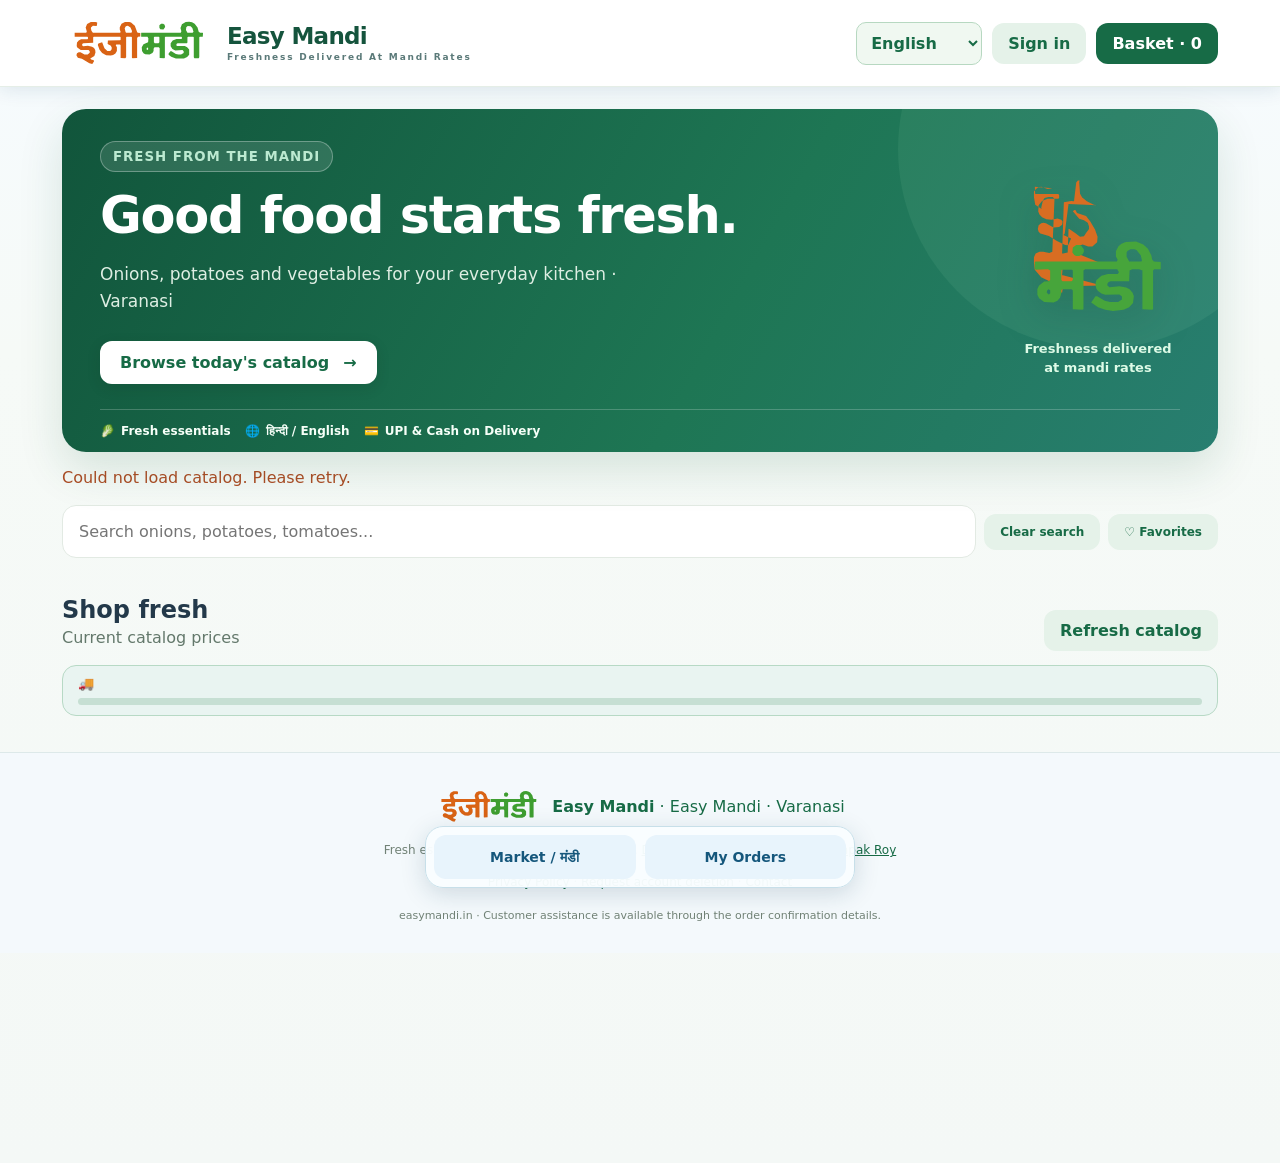
==== index.html @ aa8d6322 "Brand customer website and Android launcher with official Hindi Easy Mandi logos" ====
<!doctype html>
<html lang="en">
<head>
<meta charset="utf-8">
<meta name="viewport" content="width=device-width,initial-scale=1">
<!-- Render the customer homepage at the domain root while loading its assets from /web/. -->
<base href="/web/">
<meta name="theme-color" content="#176b46">
<meta name="easy-mandi-web-release" content="20261011-persistent-nav-v1">
<meta name="referrer" content="no-referrer">
<link rel="icon" href="favicon.svg?v=20261014-hindi-logo" type="image/svg+xml">
<link rel="apple-touch-icon" href="brand-symbol.svg?v=20261014-hindi-logo">
<meta name="application-name" content="Easy Mandi">
<meta name="description" content="Shop fresh vegetables in Varanasi with Easy Mandi. Browse daily essentials, choose delivery and pay by cash or UPI. Available in English and Hindi.">
<link rel="canonical" href="https://easymandi.in/">
<meta property="og:type" content="website">
<meta property="og:title" content="Easy Mandi | Fresh vegetables delivered">
<meta property="og:description" content="Shop fresh vegetables in Varanasi. English and Hindi ordering with doorstep delivery.">
<meta property="og:url" content="https://easymandi.in/">
<meta property="og:image" content="https://easymandi.in/web/og-image.svg">
<meta name="twitter:card" content="summary_large_image">
<meta name="twitter:title" content="Easy Mandi | Fresh vegetables delivered">
<meta name="twitter:description" content="Fresh vegetables for Varanasi. Order in English or Hindi.">
<meta name="twitter:image" content="https://easymandi.in/web/og-image.svg">
<title>Easy Mandi | Fresh vegetables</title>
<link rel="stylesheet" href="storefront.css?v=20261012-primary-addresses-v1">
<script src="i18n.js?v=20261011-pinoptional" defer></script>
<link rel="stylesheet" href="../shared/notifications.css?v=20261010-draggable-v1">
<script src="../shared/api-client.js?v=20260930-cleanup" defer>
</script>
<script src="../shared/notification-settings.js?v=20261010-types" defer></script>
<script src="../shared/notifications.js?v=20261010-draggable-v1" defer>
</script>
</head>
<body>
<header>
<div>
<a class="brand" href="/" aria-label="Easy Mandi home">
  <img class="brand-mark" src="brand-mark.svg?v=20261014-hindi-logo" alt="ईज़ीमंडी · Easy Mandi" width="154" height="62">
  <span class="brand-text"><strong>Easy Mandi</strong><small>Freshness Delivered At Mandi Rates</small></span>
</a>
<span class="header-actions">
<label class="language-control" for="siteLanguage"><span class="sr-only" data-i18n="chooseLanguage">Choose language</span><select id="siteLanguage" aria-label="Language / भाषा"><option value="en">English</option><option value="hi">हिन्दी</option></select></label>
<button class="btn ghost" id="accountButton" type="button" data-i18n="signIn">Sign in</button>
<button class="btn" id="basketButton">Basket · 0</button>
</span>
</div>
</header>
<nav class="customer-quick-nav" aria-label="Market and orders / मंडी और ऑर्डर">
  <a class="btn ghost market-nav" id="marketButton" href="#shopCatalog" data-i18n="marketNav">Market / मंडी</a>
  <button class="btn ghost my-orders-nav" id="myOrdersButton" type="button" data-i18n="navOrders" aria-controls="myOrdersPanel">My orders / मेरे ऑर्डर</button>
</nav>
<main class="wrap">
<section class="hero" aria-label="Easy Mandi welcome">
  <div class="hero-main">
    <div class="hero-copy">
      <small class="hero-eyebrow" data-i18n="eyebrow">FRESH FROM THE MANDI</small>
      <h1 data-i18n="heroTitle">Good food starts fresh.</h1>
      <p data-i18n="heroText">Onions, potatoes and vegetables for your everyday kitchen · Varanasi</p>
      <a class="hero-shop-link" href="#shopCatalog"><span data-i18n="browseCatalog">Browse today's catalog</span><span aria-hidden="true">→</span></a>
    </div>
    <div class="hero-graphic" aria-hidden="true"><img src="brand-symbol.svg?v=20261014-hindi-logo" alt=""><span>Freshness delivered<br>at mandi rates</span></div>
  </div>
  <div class="hero-promises">
    <span><span aria-hidden="true">🥬</span> <span data-i18n="freshEssentials">Fresh essentials</span></span>
    <span><span aria-hidden="true">🌐</span> हिन्दी / English</span>
    <span><span aria-hidden="true">💳</span> <span data-i18n="paymentChoices">UPI &amp; Cash on Delivery</span></span>
  </div>
</section>
<p id="status" class="status" role="status">
</p>
<section id="myOrdersPanel" class="my-orders-panel" hidden aria-labelledby="myOrdersHeading">
  <div class="delivery-panel-top">
    <div><small class="section-kicker" data-i18n="yourAccountKicker">YOUR EASY MANDI ACCOUNT</small>
      <h2 id="myOrdersHeading">My orders, delivery & QR</h2>
      <p class="note" data-i18n="ordersDescription">Every order with its items, payment, delivery status and active handoff QR.</p>
    </div>
    <button id="refreshMyOrders" class="btn ghost" type="button">Refresh orders</button>
  </div>
  <p id="myOrdersStatus" class="note" role="status" aria-live="polite"></p>
  <div id="mySavingsSummary" class="my-savings-summary" role="status" aria-live="polite" hidden></div>
  <div id="myOrdersList" class="my-orders-list"></div>
  <button id="moreMyOrders" class="btn ghost" type="button" hidden>Load more orders</button>
</section>

<div class="catalog-search-tools"><input class="search" id="search" type="search" data-i18n-placeholder="searchPlaceholder" placeholder="Search onions, potatoes, tomatoes..." aria-label="Search products" data-i18n-aria-label="searchAria"><button type="button" class="btn ghost" id="clearSearch" data-i18n="clearSearch">Clear search</button><button type="button" class="btn ghost" id="favoritesFilter" aria-pressed="false" data-i18n="showFavorites">♡ Favorites</button></div>
<div class="filters" id="filters">
</div>
<div class="head" id="shopCatalog">
<div>
<h2 data-i18n="shopFresh">Shop fresh</h2>
<p id="count" role="status">Current catalog prices</p>
</div>
<button class="btn ghost" id="refresh" data-i18n="refreshCatalog">Refresh catalog</button>
</div>
<div class="delivery-progress-banner" id="deliveryProgressBanner" role="status" aria-live="polite"><span aria-hidden="true">🚚</span> <span id="deliveryProgress"></span><div class="delivery-progress-track" aria-hidden="true"><span id="deliveryProgressFill"></span></div></div>
<div class="grid" id="products">
</div>
</main>
<dialog id="basket" aria-labelledby="basketHeading">
<div class="customer-dialog-header">
  <h2 id="basketHeading" data-i18n="yourBasket">Your basket</h2>
  <button type="button" class="customer-dialog-close" id="basketCloseTop" aria-label="Close basket / टोकरी बंद करें" title="Close / बंद करें">×</button>
</div>
<div id="items">
</div>
<div id="totals">
</div>
<div id="orderConfirmation" role="status">
</div>
<p id="orderError" class="status" role="alert">
</p>
<section id="checkoutLoginGate" class="checkout-login-gate" aria-live="polite" hidden>
  <p data-i18n="checkoutLoginRequired">Sign in or register before placing your order. Your basket will be kept.</p>
  <button type="button" class="btn" id="checkoutSignIn" data-i18n="checkoutSignIn">Sign in / Register to order</button>
</section>
<p class="note" id="deliveryNote">
</p>
<form class="form" id="orderForm">
<div class="service-locality-group">
<label for="locality" data-i18n="locality">Select delivery locality · डिलीवरी क्षेत्र चुनें</label>
<select id="locality" name="locality" required aria-describedby="serviceLocalityStatus"><option value="">Loading service localities…</option></select>
<div class="service-locality-actions"><a class="btn ghost" id="localityMap" href="#" target="_blank" rel="noopener noreferrer" aria-disabled="true" data-i18n="viewLocalityMap">Display locality on map</a><span class="note" id="serviceLocalityStatus" role="status">Checking available areas…</span></div>
</div>
<input name="name" data-i18n-placeholder="yourName" placeholder="Your name" minlength="2" maxlength="100" required>
<label for="mobile"><span data-i18n="mobileNumber">Mobile number</span> (<span id="countryCode">+91</span>)</label>
<input id="mobile" name="phone" type="tel" placeholder="9876543210" pattern="[6-9][0-9]{9}" maxlength="10" inputmode="numeric" autocomplete="tel-national" title="10 digits starting with 6, 7, 8 or 9" required>
<p class="note" data-i18n="mobileHint">Format: +91 9876543210. Enter only the 10 digits.</p>
<label for="house" data-i18n="house">House / flat / building</label>
<input id="house" name="house" data-i18n-placeholder="housePlaceholder" placeholder="House 12" minlength="2" required>

<label for="landmark" data-i18n="landmark">Landmark (optional)</label>
<input id="landmark" name="landmark" data-i18n-placeholder="landmarkPlaceholder" placeholder="Near the main gate">
<label for="pin" data-i18n="pin">PIN code (optional)</label>
<input id="pin" name="pin" placeholder="221005" pattern="[1-9][0-9]{5}" maxlength="6" inputmode="numeric" title="Optional 6-digit Indian PIN code">
<p class="note"><span data-i18n="addressFormat">Address format:</span> <span id="addressExample">House 12, Lanka, Varanasi, Uttar Pradesh 221005</span>. <span data-i18n="deliveryCityLabel">Delivery city:</span> <strong id="deliveryCity">Varanasi</strong>.</p>
<button type="button" class="btn ghost" id="shareLocation" data-i18n="shareLocation">Share current location</button>
<p class="note" id="locationStatus" data-i18n="locationHint" data-location-state="hint">Optional map pin for accurate delivery. Your browser will ask for permission.</p>
<label class="checkout-instructions" for="customerNote" data-i18n="customerNoteLabel">Delivery instructions (optional)</label>
<textarea id="customerNote" name="customerNote" maxlength="500" rows="2" data-i18n-placeholder="customerNoteHint" placeholder="Gate number, preferred delivery time, etc."></textarea>
<fieldset class="payment-choice">
<legend data-i18n="paymentMethod">Payment method</legend>
<label><input type="radio" name="paymentMethod" value="cod" checked> <span data-i18n="cod">Cash on Delivery</span></label>
<label><input type="radio" name="paymentMethod" value="upi"> <span data-i18n="upiMethod">UPI / QR payment</span></label>
</fieldset>
<p class="note" data-i18n="upiHint">For UPI, the exact saved order total is used. Upload the payment screenshot/receipt after paying so the admin can verify it.</p>
<div class="actions">
<button type="button" class="btn ghost" id="close" data-i18n="close">Close</button>
<button class="btn" id="send" data-i18n="placeOrder">Place order</button>
</div>
</form>
</dialog>
<dialog id="itemDetail" aria-labelledby="detailTitle">
<div class="detail-shell">
<div class="detail-top">
<h2 id="detailTitle">
</h2>
<button type="button" class="btn ghost" id="detailClose" aria-label="Close product details / उत्पाद विवरण बंद करें"><span aria-hidden="true">×</span> <span data-i18n="close">Close</span></button>
</div>
<div id="detailArt" class="detail-art" aria-hidden="true">
</div>
<p id="detailHindi">
</p>
<p class="detail-price" id="detailPrice">
</p>
<p id="detailDescription">
</p>
<div class="detail-controls">
<strong data-i18n="quantity">Quantity</strong>
<div class="step">
<button type="button" id="detailMinus" aria-label="Remove one">−</button>
<span id="detailQuantity">
</span>
<button type="button" id="detailPlus" aria-label="Add one">+</button>
</div>
</div>
<p id="detailTotal">
</p>
</div>
</dialog>
<dialog id="accountDialog" aria-labelledby="accountTitle">
<div class="customer-dialog-header">
  <h2 id="accountTitle" data-i18n="accountTitle">Sign in</h2>
  <button type="button" class="customer-dialog-close" id="accountCloseTop" aria-label="Close account / खाता बंद करें" title="Close / बंद करें">×</button>
</div>
<p class="status" id="accountError" role="alert">
</p>
<form class="form" id="accountForm">
<div id="registerFields" hidden>
<label><span data-i18n="fullName">Full name</span><input name="name" autocomplete="name" minlength="2" maxlength="100">
</label>
<label><span data-i18n="mobileNumber">Mobile number</span> (+91)<input name="mobile" type="tel" inputmode="numeric" autocomplete="tel-national" pattern="[6-9][0-9]{9}" maxlength="10" placeholder="9876543210">
</label>
<label><span data-i18n="emailOptional">Email (optional)</span><input name="email" type="email" autocomplete="email">
</label>
</div>
<div id="loginFields">
<label><span data-i18n="loginLabel">Mobile number or email</span><input name="login" autocomplete="username">
</label>
</div>
<label><span data-i18n="password">Password</span><input name="password" type="password" autocomplete="current-password" required minlength="8">
</label>
<label id="confirmPasswordField" hidden><span data-i18n="confirmPassword">Confirm password</span><input name="password_confirmation" type="password" autocomplete="new-password" minlength="8">
</label>
<div class="actions">
<button class="btn ghost" type="button" id="accountClose" data-i18n="close">Close</button>
<button class="btn" type="submit" id="accountSubmit" data-i18n="signIn">Sign in</button>
</div>
</form>
<section id="googleCustomerSection" class="google-customer-section" aria-label="Google customer sign-in">
  <p class="google-separator">— or continue with — / या —</p>
  <div id="googleSignIn" aria-label="Continue with Google"></div>
  <button class="btn ghost google-continue" type="button" id="googleRetry"><span class="google-g" aria-hidden="true">G</span> Continue with Google / Google से लॉग इन</button>
  <p class="note google-status" id="googleStatus" role="status" aria-live="polite">Checking Google Sign-In…</p>
</section>
<button class="btn ghost" id="googleComplete" type="button" hidden data-i18n="completeGoogle">Complete Google sign-in</button>
<button class="btn ghost" id="accountSwitch" type="button" data-i18n="createAccount">Create an account</button>
<div id="accountProfile" hidden>
<p id="accountIdentity">
</p>
<p class="note" data-i18n="signOutNotice">Signing out removes the basket from this browser.</p>
 <p class="note"><a href="https://easymandi.in/privacy.html">Privacy policy / गोपनीयता नीति</a> · <a href="https://easymandi.in/delete-account.html">Request account deletion / खाता हटाने का अनुरोध</a></p>
<button class="btn" id="logoutButton" type="button" data-i18n="signOut">Sign out</button>
</div>
</dialog>
<footer class="site-footer">
 <div class="footer-brand"><img src="brand-mark.svg?v=20261014-hindi-logo" alt="ईज़ीमंडी" width="108" height="46">
 <span><strong>Easy Mandi</strong> · <span data-i18n="customerFooter">Varanasi</span></span></div>
 <p>Fresh essentials, straightforward ordering. <a href="https://learnwithchampak.live" rel="noopener noreferrer">Developed &amp; maintained by Champak Roy</a></p>
 <p class="legal-links"><a href="https://easymandi.in/privacy.html">Privacy Policy</a> · <a href="https://easymandi.in/delete-account.html">Request account deletion</a> · <a href="mailto:champaksworld@gmail.com">Contact</a></p>
 <small>easymandi.in · Customer assistance is available through the order confirmation details.</small>
</footer>
<script src="localities.js?v=20261012-primary-addresses-v2" defer></script>
<script src="mandi-pricing.js?v=20261010-v1" defer></script>
<script src="savings-moment.js?v=20261011-market-savings-v1" defer></script>
<script src="storefront.js?v=20261011-market-savings-v1" defer>
</script>
<script src="auth.js?v=20261010-branding-v15" defer>
</script>
<script src="customer-data.js?v=20261012-primary-addresses-v2" defer></script>
<script src="vendor/qrcode.min.js?v=20261008" defer></script>
<script src="deliveries.js?v=20261010-merged-orders-v1" defer></script>
<script src="order-history.js?v=20261011-persistent-nav-v1" defer></script>
</body>
</html>
---- shared/notifications.css ----
.notification-dock {
  position:fixed;
  bottom:12px;
  right:12px;
  width:min(360px,calc(100vw - 24px));
  z-index:10000;
  background:white;
  color:#18364d;
  border:1px solid #b5c9db;
  border-radius:14px;
  box-shadow:0 5px 24px #18364d33;
  padding:12px;
  font:14px system-ui}

 .notification-dock header {
  padding:0;
  background:white;
  border:0;
  display:flex;
  align-items:center;
  justify-content:space-between;
  gap:8px}

 .notification-dock button,.notification-modal button {
  border:0;
  border-radius:8px;
  padding:9px;
  background:#126dba;
  color:white;
  font:inherit;
  cursor:pointer}

 .notification-preview {
  max-height:110px;
  overflow:auto;
  margin-top:8px;
  white-space:pre-line}

 .notification-modal {
  width:min(620px,calc(100vw - 24px));
  max-height:80vh;
  overflow:auto;
  border:1px solid #b5c9db;
  border-radius:16px;
  padding:20px;
  color:#18364d;
  background:white}

 .notification-modal::backdrop {
  background:#18364d66}

 .notification-modal article {
  padding:12px;
  margin:8px 0;
  border:1px solid #b5c9db;
  border-radius:10px}

 body {
  padding-bottom:210px!important}

.notification-count-badge { background:#d93025; color:white; border-radius:20px; padding:3px 8px; min-width:24px; text-align:center; font-weight:800; }
.notification-count-badge:empty { display:none; }
.order-count-grid { display:grid; grid-template-columns:repeat(auto-fit,minmax(110px,1fr)); gap:10px; margin:12px 0; }
.order-count-chip,.notification-modal .order-count-chip { display:flex; align-items:center; justify-content:space-between; gap:8px; border:1px solid #cbdfee; border-radius:12px; padding:12px; background:#e8f2fc; color:#18364d; font:inherit; cursor:pointer; }
.order-count-chip strong { background:white; border-radius:20px; padding:2px 9px; color:#126dba; }
.notification-order-summary { border-bottom:1px solid #d9e5ef; margin-bottom:20px; }
.notification-entry { position:relative; }
.notification-entry.unread { border-left:4px solid #126dba; }
.notification-entry.unread::after { content:''; position:absolute; top:12px; right:12px; width:8px; height:8px; border-radius:50%; background:#126dba; }

.notification-modal { position:fixed; margin:0; padding:0; max-width:none; max-height:none; min-width:0; overflow:hidden; }
.notification-window-bar { display:flex; align-items:center; gap:12px; padding:12px 16px; background:#e8f2fc; border-bottom:1px solid #d9e5ef; }
.notification-modal .notification-drag-handle { flex:1; text-align:left; background:transparent; color:#18364d; font-weight:750; cursor:move; touch-action:none; user-select:none; }
.notification-window-body { height:calc(100% - 78px); overflow:auto; padding:16px 20px 28px; overscroll-behavior:contain; }
.notification-modal .notification-resize-handle { position:absolute; bottom:0; right:0; width:30px; height:30px; padding:0; cursor:nwse-resize; touch-action:none; background:#e8f2fc; color:#126dba; font-size:22px; }
.notification-modal button:focus-visible { outline:3px solid #126dba; outline-offset:2px; }

.notification-status-icons { display:flex; flex-wrap:wrap; gap:6px; margin-top:10px; }
.notification-status-icons:empty { display:none; }
.notification-dock .notification-status-icon { display:inline-flex; align-items:center; gap:5px; min-height:32px; padding:5px 8px; background:#e8f2fc; color:#155a95; border:1px solid #d4e5f5; border-radius:9px; }
.notification-status-icon span { display:flex; }
.notification-status-icon strong { font-size:13px; }
.notification-dock .notification-status-icon.new { background:#fff1cf; color:#885000; }
.notification-dock .notification-status-icon.delivered { background:#def5e6; color:#186c40; }
.notification-dock .notification-status-icon.cancelled { background:#ffebe8; color:#9b251d; }
.notification-dock .notification-status-icon:focus-visible { outline:3px solid #126dba; outline-offset:2px; }

@keyframes easyMandiNoticePulse{0%{transform:translateY(10px);box-shadow:0 0 0 rgba(22,108,73,0)}45%{transform:translateY(-3px);box-shadow:0 0 0 5px rgba(22,108,73,.2)}100%{transform:translateY(0);box-shadow:0 5px 24px rgba(24,54,77,.2)}}
@keyframes easyMandiNoticeCount{0%,100%{transform:scale(1)}35%{transform:scale(1.36)}}
.notification-dock.notification-updated{animation:easyMandiNoticePulse .85s ease-out}
.notification-count-badge.notification-bounce{animation:easyMandiNoticeCount .65s ease-out}
.notification-sound-toggle{border:1px solid #cadbd0;border-radius:8px;background:transparent;font-size:15px;padding:5px 8px;cursor:pointer}
@media(prefers-reduced-motion:reduce){.notification-dock.notification-updated,.notification-count-badge.notification-bounce{animation:none!important}}

@keyframes easyMandiNoticeEntry{from{opacity:.35;transform:translateX(14px)}to{opacity:1;transform:translateX(0)}}
.notification-entry-new{animation:easyMandiNoticeEntry .65s ease-out}
@media(prefers-reduced-motion:reduce){.notification-entry-new{animation:none!important}}

/* Separate sound and vibration controls for every notification event. */
.notification-dock .notification-settings-toggle{
  flex:0 0 auto;background:#e8f2fc;color:#155a95;
  padding:7px 9px;font-size:12px;border:1px solid #b5c9db;
}
.notification-settings-dialog{
  box-sizing:border-box;width:min(760px,calc(100vw - 24px));max-height:min(85vh,800px);
  padding:18px;border:1px solid #b5c9db;border-radius:16px;
  background:#fff;color:#193b55;font:14px/1.45 system-ui;overflow:auto;
}
.notification-settings-dialog::backdrop{background:#152f47a8}
.notification-settings-dialog h2{margin:0 0 8px;font-size:21px;color:#164975}
.notification-settings-dialog p{margin:0 0 14px;color:#486479}
.notice-settings-master{display:block;background:#e8f2fc;padding:11px;border-radius:10px;font-weight:650;margin-bottom:10px}
.notice-settings-rows{display:grid;gap:8px}
.notice-settings-row{
  display:grid;grid-template-columns:minmax(125px,1fr) auto auto minmax(130px,160px) auto;
  align-items:center;gap:9px;padding:11px;background:#f5f9ff;
  border:1px solid #dae7f3;border-radius:10px;
}
.notice-settings-row label{display:flex;align-items:center;gap:4px;white-space:nowrap}
.notice-settings-row select{width:100%;min-width:90px;padding:6px;border:1px solid #b5c9db;border-radius:6px;background:#fff;color:#164975}
.notification-settings-dialog button{background:#126dba;color:#fff;border:0;border-radius:7px;padding:9px;cursor:pointer}
.notice-settings-footer{position:sticky;bottom:-18px;background:#fff;padding:10px 0 0;display:flex;justify-content:flex-end}
.notification-settings-dialog :is(button,select,input):focus-visible{outline:3px solid #126dba;outline-offset:2px}
@media(max-width:560px){.notice-settings-row{grid-template-columns:1fr 1fr;gap:7px}
.notice-settings-row strong{grid-column:1/-1}.notice-settings-row button{justify-self:end}
.notice-settings-row label:has(select){grid-column:1/-1}}


/* Draggable notification preview: the handle remains separate from action buttons. */
.notification-dock header { flex-wrap:wrap; }
.notification-dock header > strong { flex:1 1 95px; min-width:0; font-size:13px; }
.notification-dock .notification-move-handle {
  flex:0 0 auto;
  min-width:32px;
  padding:6px 8px;
  background:#e8f2fc;
  color:#155a95;
  border:1px solid #b5c9db;
  border-radius:8px;
  font-size:19px;
  line-height:1.1;
  cursor:grab;
  touch-action:none;
  user-select:none;
}
.notification-dock .notification-move-handle:active { cursor:grabbing; }
.notification-dock .notification-move-handle:focus-visible {
  outline:3px solid #126dba;
  outline-offset:2px;
}
.notification-dock { box-sizing:border-box; max-width:calc(100vw - 16px); }

/* Keep the notification box usable on short and mobile screens. */
.notification-dock { max-height:calc(100dvh - 16px); overflow-y:auto; }
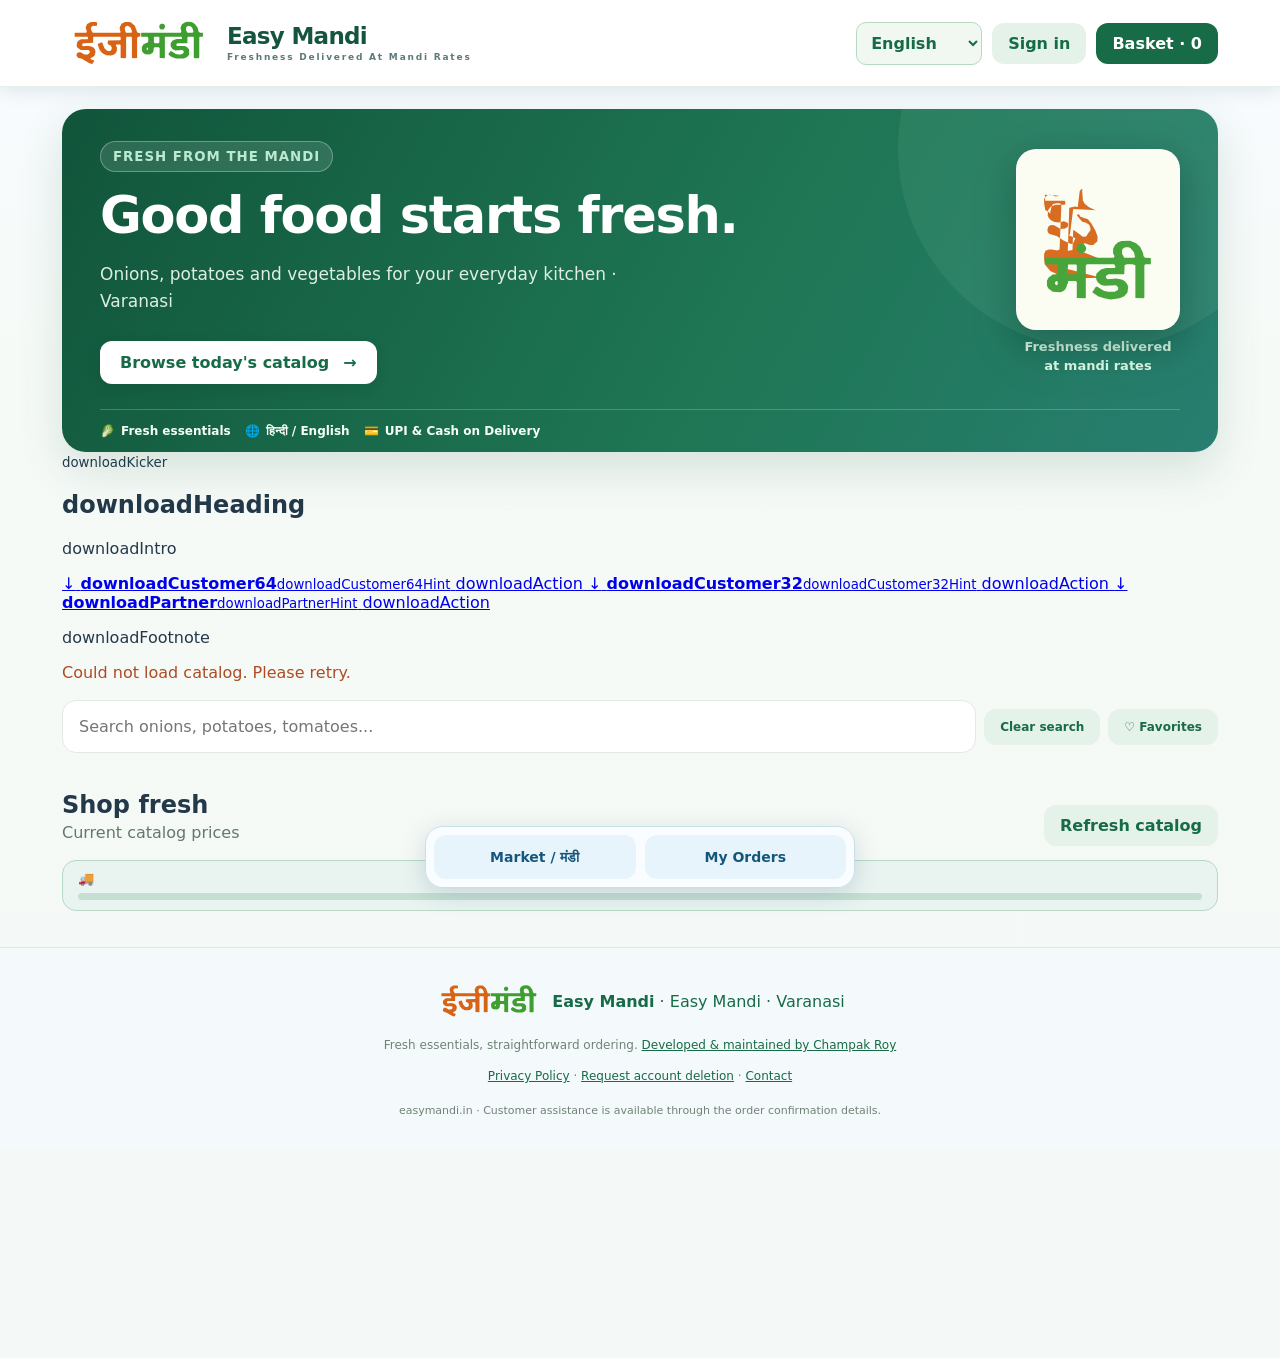
==== commit 645f9084: "SEO: describe Easy Mandi storefront and surface official Android APK downloads" ====
--- a/index.html
+++ b/index.html
@@ -11,20 +11,66 @@
 <link rel="icon" href="favicon.svg?v=20261014-hindi-logo" type="image/svg+xml">
 <link rel="apple-touch-icon" href="brand-symbol.svg?v=20261014-hindi-logo">
 <meta name="application-name" content="Easy Mandi">
-<meta name="description" content="Shop fresh vegetables in Varanasi with Easy Mandi. Browse daily essentials, choose delivery and pay by cash or UPI. Available in English and Hindi.">
+<meta name="description" content="Buy fresh vegetables online in Varanasi with Easy Mandi. Explore today's catalog at mandi rates, track orders and choose UPI or cash on delivery in served localities.">
+<meta name="robots" content="index, follow, max-image-preview:large">
+<meta name="geo.region" content="IN-UP">
+<meta name="geo.placename" content="Varanasi">
 <link rel="canonical" href="https://easymandi.in/">
 <meta property="og:type" content="website">
-<meta property="og:title" content="Easy Mandi | Fresh vegetables delivered">
-<meta property="og:description" content="Shop fresh vegetables in Varanasi. English and Hindi ordering with doorstep delivery.">
+<meta property="og:site_name" content="Easy Mandi">
+<meta property="og:locale" content="en_IN">
+<meta property="og:locale:alternate" content="hi_IN">
+<meta property="og:title" content="Easy Mandi | Fresh Vegetables Online in Varanasi">
+<meta property="og:description" content="Shop fresh vegetables at mandi rates in served Varanasi localities. Browse in English or Hindi, order online and download our Android apps.">
 <meta property="og:url" content="https://easymandi.in/">
 <meta property="og:image" content="https://easymandi.in/web/og-image.svg">
+<meta property="og:image:alt" content="Easy Mandi – fresh vegetables delivered at mandi rates in Varanasi">
 <meta name="twitter:card" content="summary_large_image">
-<meta name="twitter:title" content="Easy Mandi | Fresh vegetables delivered">
-<meta name="twitter:description" content="Fresh vegetables for Varanasi. Order in English or Hindi.">
+<meta name="twitter:title" content="Easy Mandi | Fresh Vegetables Online in Varanasi">
+<meta name="twitter:description" content="Fresh vegetables at mandi rates in selected Varanasi localities. Order online or download the Android app.">
 <meta name="twitter:image" content="https://easymandi.in/web/og-image.svg">
-<title>Easy Mandi | Fresh vegetables</title>
-<link rel="stylesheet" href="storefront.css?v=20261012-primary-addresses-v1">
-<script src="i18n.js?v=20261011-pinoptional" defer></script>
+<title>Buy Fresh Vegetables Online in Varanasi | Easy Mandi</title>
+<script type="application/ld+json">
+{
+  "@context": "https://schema.org",
+  "@graph": [
+    {
+      "@type": "WebSite",
+      "@id": "https://easymandi.in/#website",
+      "name": "Easy Mandi",
+      "alternateName": "ईज़ीमंडी",
+      "url": "https://easymandi.in/",
+      "inLanguage": ["en-IN", "hi-IN"],
+      "description": "Fresh vegetables at mandi rates, with online ordering in served localities of Varanasi."
+    },
+    {
+      "@type": "Organization",
+      "@id": "https://easymandi.in/#organization",
+      "name": "Easy Mandi",
+      "url": "https://easymandi.in/",
+      "logo": "https://easymandi.in/web/brand-mark.svg",
+      "areaServed": {"@type": "City", "name": "Varanasi"}
+    },
+    {
+      "@type": "MobileApplication",
+      "name": "Easy Mandi Customer",
+      "operatingSystem": "Android",
+      "applicationCategory": "ShoppingApplication",
+      "downloadUrl": ["https://easymandi.in/apk/easymani64.apk", "https://easymandi.in/apk/easymani32.apk"],
+      "inLanguage": ["en-IN", "hi-IN"]
+    },
+    {
+      "@type": "MobileApplication",
+      "name": "Easy Mandi Delivery Partner",
+      "operatingSystem": "Android",
+      "applicationCategory": "BusinessApplication",
+      "downloadUrl": "https://easymandi.in/apk/easymanideliverypartner.apk"
+    }
+  ]
+}
+</script>
+<link rel="stylesheet" href="storefront.css?v=20261014-apk-seo-v1">
+<script src="i18n.js?v=20261014-apk-seo-v1" defer></script>
 <link rel="stylesheet" href="../shared/notifications.css?v=20261010-draggable-v1">
 <script src="../shared/api-client.js?v=20260930-cleanup" defer>
 </script>
@@ -66,6 +112,31 @@
     <span><span aria-hidden="true">🌐</span> हिन्दी / English</span>
     <span><span aria-hidden="true">💳</span> <span data-i18n="paymentChoices">UPI &amp; Cash on Delivery</span></span>
   </div>
+</section>
+<section class="app-downloads" id="downloadApps" aria-labelledby="appDownloadHeading">
+  <div class="app-downloads-heading">
+    <small class="app-downloads-eyebrow" data-i18n="downloadKicker">OFFICIAL ANDROID APPS</small>
+    <h2 id="appDownloadHeading" data-i18n="downloadHeading">Easy Mandi on your phone</h2>
+    <p data-i18n="downloadIntro">Get the customer app for shopping, or the delivery partner app for assigned orders.</p>
+  </div>
+  <div class="app-downloads-grid">
+    <a class="app-download-card app-download-card-primary" href="/apk/easymani64.apk" download="easymani64.apk">
+      <span class="app-download-icon" aria-hidden="true">↓</span>
+      <span class="app-download-copy"><strong data-i18n="downloadCustomer64">Customer app · 64-bit</strong><small data-i18n="downloadCustomer64Hint">Recommended for most Android phones</small></span>
+      <span class="app-download-action" data-i18n="downloadAction">Download APK</span>
+    </a>
+    <a class="app-download-card" href="/apk/easymani32.apk" download="easymani32.apk">
+      <span class="app-download-icon" aria-hidden="true">↓</span>
+      <span class="app-download-copy"><strong data-i18n="downloadCustomer32">Customer app · 32-bit</strong><small data-i18n="downloadCustomer32Hint">For compatible older Android phones</small></span>
+      <span class="app-download-action" data-i18n="downloadAction">Download APK</span>
+    </a>
+    <a class="app-download-card" href="/apk/easymanideliverypartner.apk" download="easymanideliverypartner.apk">
+      <span class="app-download-icon" aria-hidden="true">↓</span>
+      <span class="app-download-copy"><strong data-i18n="downloadPartner">Delivery partner app</strong><small data-i18n="downloadPartnerHint">For authorised Easy Mandi delivery partners</small></span>
+      <span class="app-download-action" data-i18n="downloadAction">Download APK</span>
+    </a>
+  </div>
+  <p class="app-downloads-note" data-i18n="downloadFootnote">Android APK files only. Choose the version compatible with your device.</p>
 </section>
 <p id="status" class="status" role="status">
 </p>
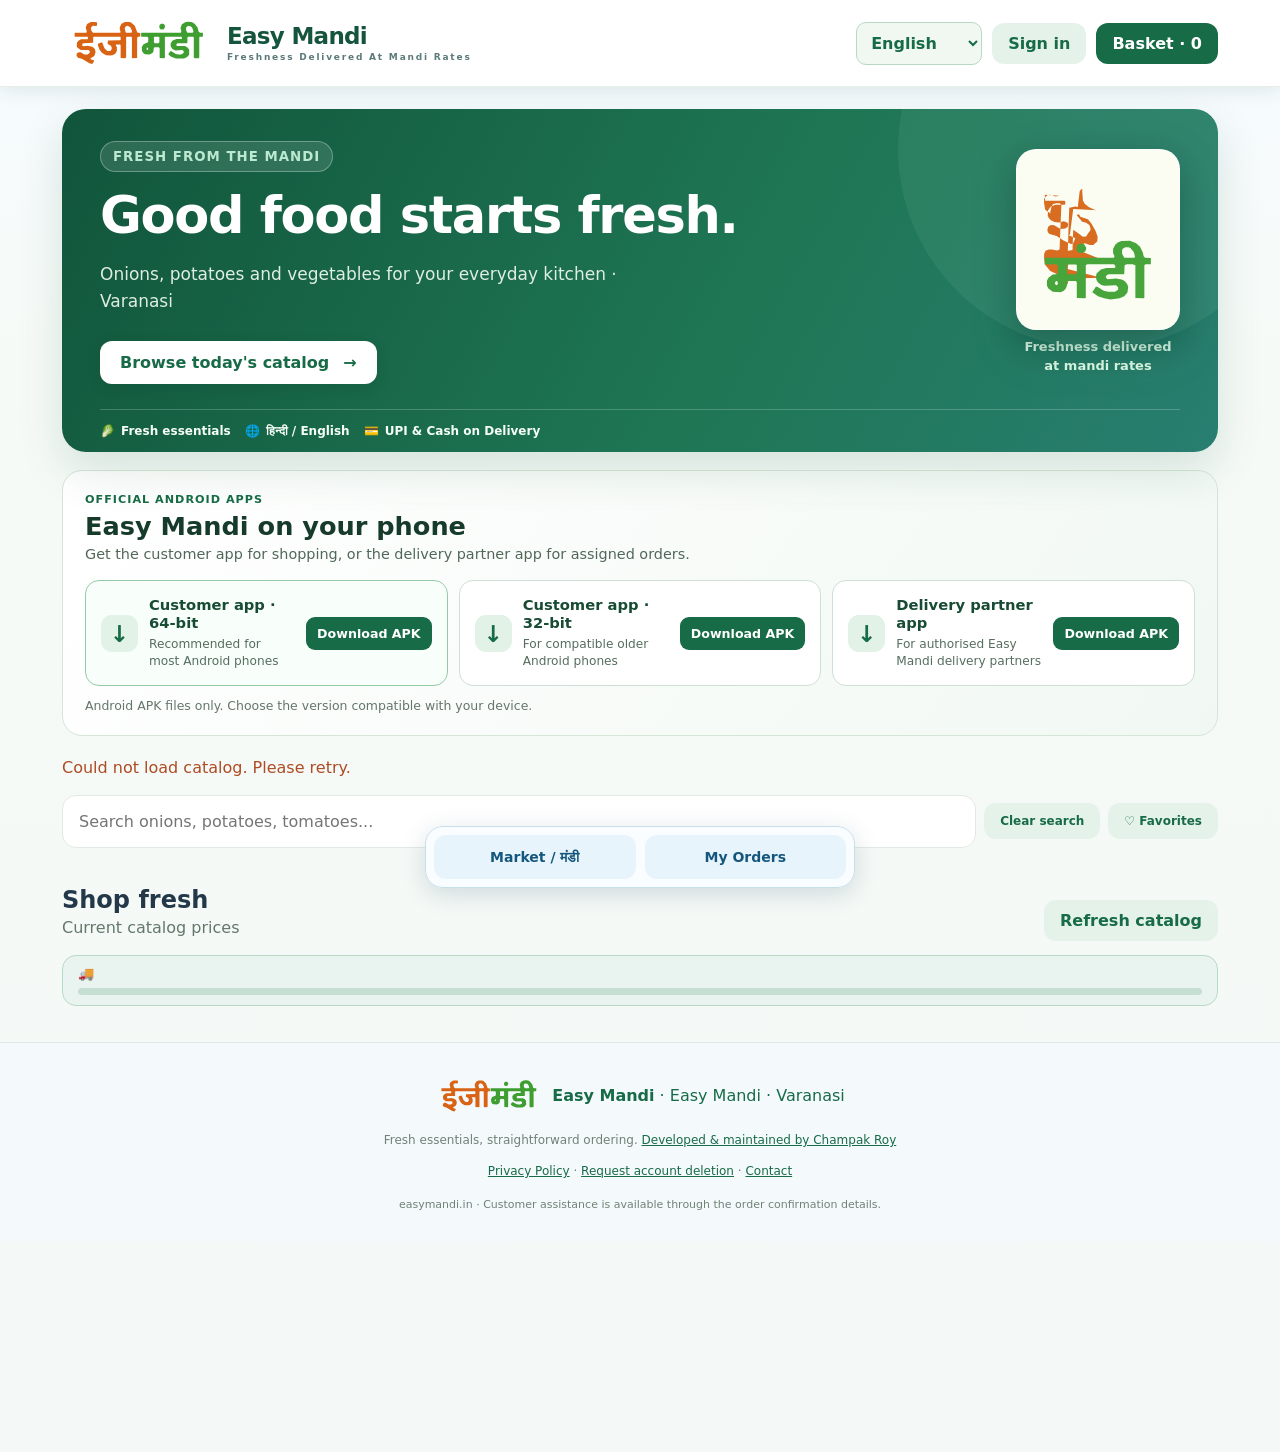
==== commit 749cb3a4: "Refresh customer web keyword-search script URL" ====
--- a/index.html
+++ b/index.html
@@ -304,7 +304,7 @@
 <script src="localities.js?v=20261012-primary-addresses-v2" defer></script>
 <script src="mandi-pricing.js?v=20261010-v1" defer></script>
 <script src="savings-moment.js?v=20261011-market-savings-v1" defer></script>
-<script src="storefront.js?v=20261011-market-savings-v1" defer>
+<script src="storefront.js?v=20261014-keywords-v1" defer>
 </script>
 <script src="auth.js?v=20261010-branding-v15" defer>
 </script>
--- a/shared/notifications.css
+++ b/shared/notifications.css
@@ -152,3 +152,48 @@
 
 /* Keep the notification box usable on short and mobile screens. */
 .notification-dock { max-height:calc(100dvh - 16px); overflow-y:auto; }
+
+/* The admin can dismiss the complete notification UI; polling remains active.
+   Explicit [hidden] also wins over custom component styling. */
+.notification-dock[hidden]{display:none!important}
+body.notification-admin-minimized{padding-bottom:0!important}
+.notification-dock .notification-minimize-completely,
+.notification-modal .notification-minimize-completely{
+  border:1px solid #b5c9db;
+  background:#f3f7fa;
+  color:#145584;
+  font-size:12px;
+  font-weight:750;
+  padding:7px 10px;
+  white-space:normal;
+  line-height:1.3;
+}
+.notification-dock .notification-minimize-completely:hover,
+.notification-modal .notification-minimize-completely:hover{background:#dcebf6}
+.notification-minimize-completely:focus-visible{outline:3px solid #126dba;outline-offset:2px}
+@media(max-width:560px){
+  .notification-window-bar{gap:6px;padding:8px}
+  .notification-modal .notification-minimize-completely{font-size:11px;padding:8px}
+}
+
+/* Tiny, manual restore control: visible only while the admin notification dock is fully minimized. */
+.notification-reopen-button{
+  position:fixed;
+  z-index:10001;
+  right:max(12px,env(safe-area-inset-right));
+  bottom:max(12px,env(safe-area-inset-bottom));
+  min-height:44px;
+  max-width:calc(100vw - 24px);
+  padding:10px 14px;
+  border-radius:999px;
+  border:1px solid #a8c9dc;
+  background:#176b46;
+  color:#fff;
+  box-shadow:0 4px 18px #123c2960;
+  font:700 13px/1.3 system-ui,sans-serif;
+  cursor:pointer;
+}
+.notification-reopen-button[hidden]{display:none!important}
+.notification-reopen-button:hover{background:#125638}
+.notification-reopen-button:focus-visible{outline:3px solid #126dba;outline-offset:3px}
+@media(max-width:480px){.notification-reopen-button{right:10px;bottom:max(10px,env(safe-area-inset-bottom));padding:9px 12px;font-size:12px}}
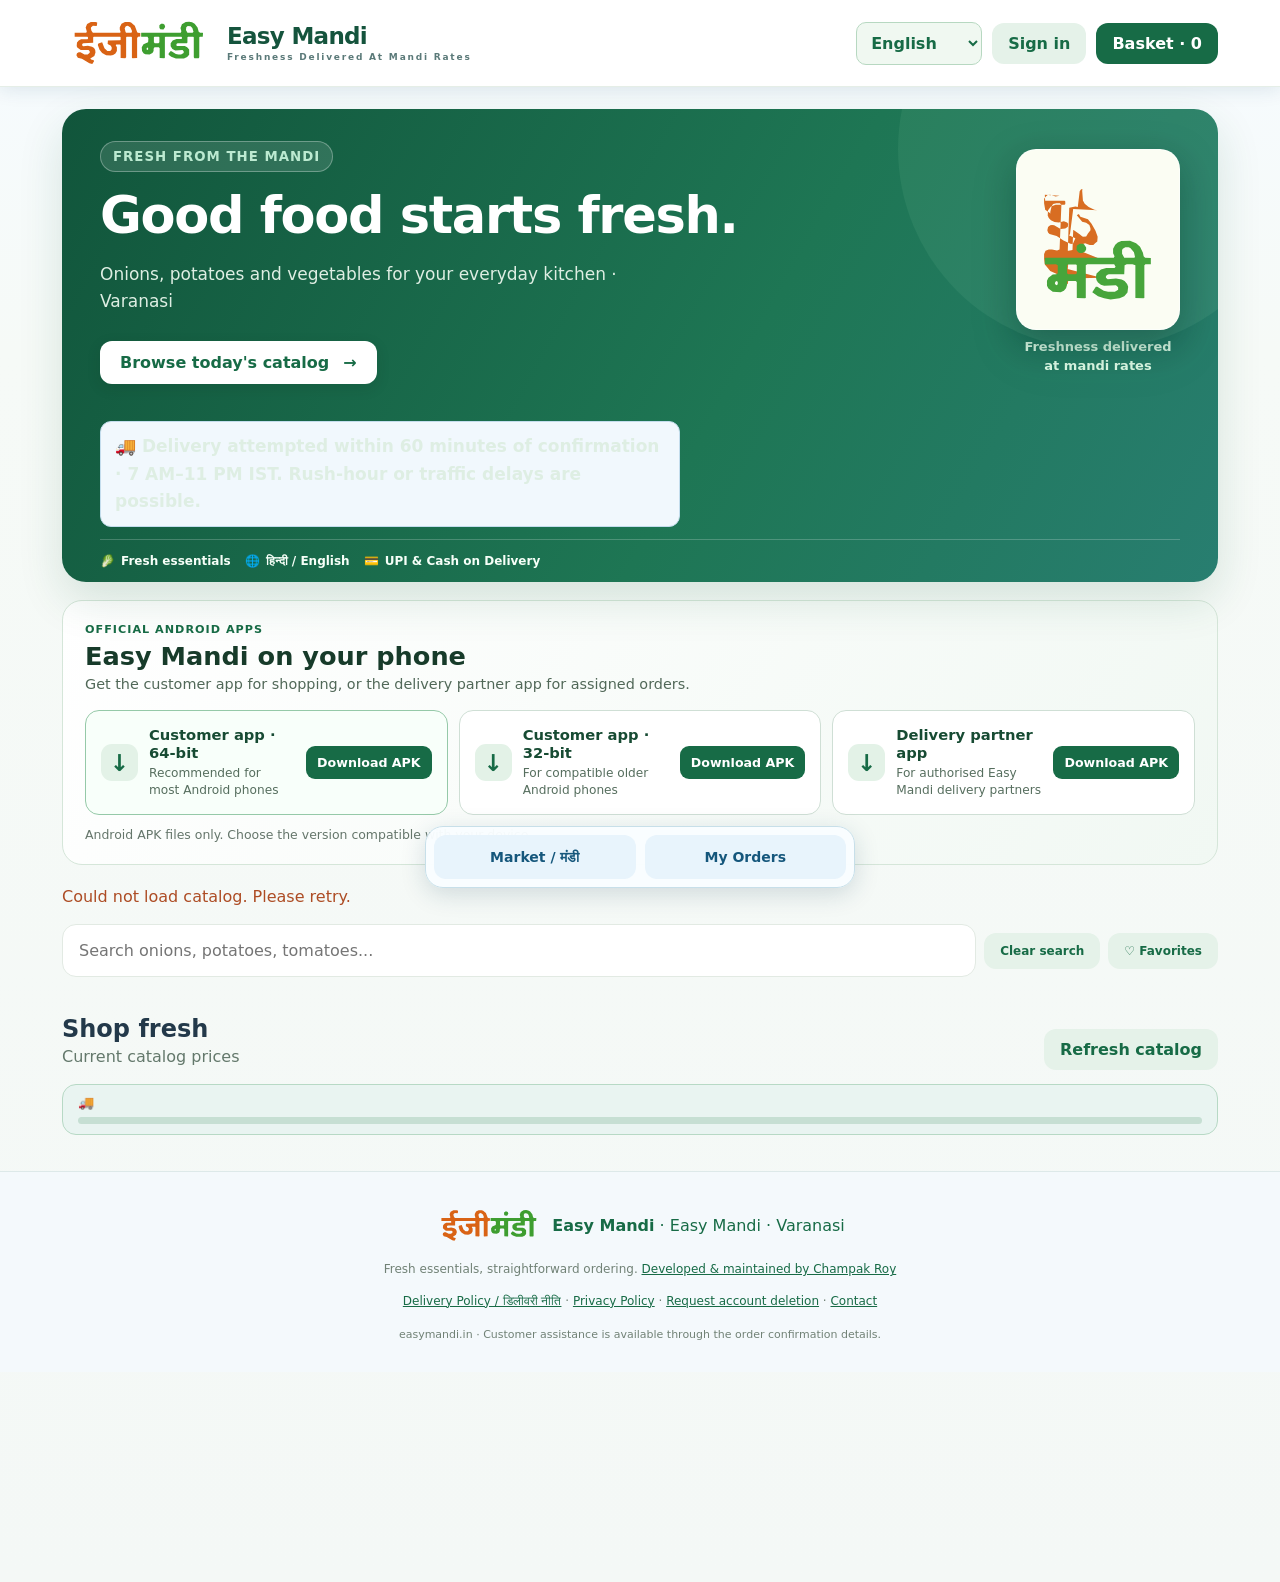
==== commit 3bfe7811: "Delivery Policy V2: checkout closed overnight, confirmation-based target, bilingual policy page" ====
--- a/index.html
+++ b/index.html
@@ -69,8 +69,8 @@
   ]
 }
 </script>
-<link rel="stylesheet" href="storefront.css?v=20261014-apk-seo-v1">
-<script src="i18n.js?v=20261014-apk-seo-v1" defer></script>
+<link rel="stylesheet" href="storefront.css?v=20261016-policy-v2">
+<script src="i18n.js?v=20261016-policy-v2" defer></script>
 <link rel="stylesheet" href="../shared/notifications.css?v=20261010-draggable-v1">
 <script src="../shared/api-client.js?v=20260930-cleanup" defer>
 </script>
@@ -107,6 +107,7 @@
     </div>
     <div class="hero-graphic" aria-hidden="true"><img src="brand-symbol.svg?v=20261014-hindi-logo" alt=""><span>Freshness delivered<br>at mandi rates</span></div>
   </div>
+  <p class="delivery-time-promise" data-i18n="deliveryPolicyShort">🚚 Delivery attempted within 60 minutes after confirmation · 7 AM–11 PM IST. Rush-hour delays possible.</p>
   <div class="hero-promises">
     <span><span aria-hidden="true">🥬</span> <span data-i18n="freshEssentials">Fresh essentials</span></span>
     <span><span aria-hidden="true">🌐</span> हिन्दी / English</span>
@@ -187,6 +188,8 @@
 </section>
 <p class="note" id="deliveryNote">
 </p>
+<p class="delivery-time-promise delivery-time-checkout" data-i18n="deliveryPolicyShort">🚚 Delivery attempted within 60 minutes after confirmation · 7 AM–11 PM IST. Rush-hour delays possible.</p>
+<p id="checkoutHoursStatus" class="delivery-checkout-hours" role="status" aria-live="polite"></p>
 <form class="form" id="orderForm">
 <div class="service-locality-group">
 <label for="locality" data-i18n="locality">Select delivery locality · डिलीवरी क्षेत्र चुनें</label>
@@ -298,20 +301,21 @@
  <div class="footer-brand"><img src="brand-mark.svg?v=20261014-hindi-logo" alt="ईज़ीमंडी" width="108" height="46">
  <span><strong>Easy Mandi</strong> · <span data-i18n="customerFooter">Varanasi</span></span></div>
  <p>Fresh essentials, straightforward ordering. <a href="https://learnwithchampak.live" rel="noopener noreferrer">Developed &amp; maintained by Champak Roy</a></p>
- <p class="legal-links"><a href="https://easymandi.in/privacy.html">Privacy Policy</a> · <a href="https://easymandi.in/delete-account.html">Request account deletion</a> · <a href="mailto:champaksworld@gmail.com">Contact</a></p>
+ <p class="legal-links"><a href="https://easymandi.in/delivery-policy.html">Delivery Policy / डिलीवरी नीति</a> · <a href="https://easymandi.in/privacy.html">Privacy Policy</a> · <a href="https://easymandi.in/delete-account.html">Request account deletion</a> · <a href="mailto:champaksworld@gmail.com">Contact</a></p>
  <small>easymandi.in · Customer assistance is available through the order confirmation details.</small>
 </footer>
 <script src="localities.js?v=20261012-primary-addresses-v2" defer></script>
 <script src="mandi-pricing.js?v=20261010-v1" defer></script>
 <script src="savings-moment.js?v=20261011-market-savings-v1" defer></script>
-<script src="storefront.js?v=20261014-keywords-v1" defer>
+<script src="delivery-window.js?v=20261016-policy-v2" defer></script>
+<script src="storefront.js?v=20261016-policy-v2" defer>
 </script>
 <script src="auth.js?v=20261010-branding-v15" defer>
 </script>
 <script src="customer-data.js?v=20261012-primary-addresses-v2" defer></script>
 <script src="vendor/qrcode.min.js?v=20261008" defer></script>
 <script src="deliveries.js?v=20261010-merged-orders-v1" defer></script>
-<script src="order-history.js?v=20261011-persistent-nav-v1" defer></script>
+<script src="order-history.js?v=20261016-policy-v2" defer></script>
 </body>
 </html>
 
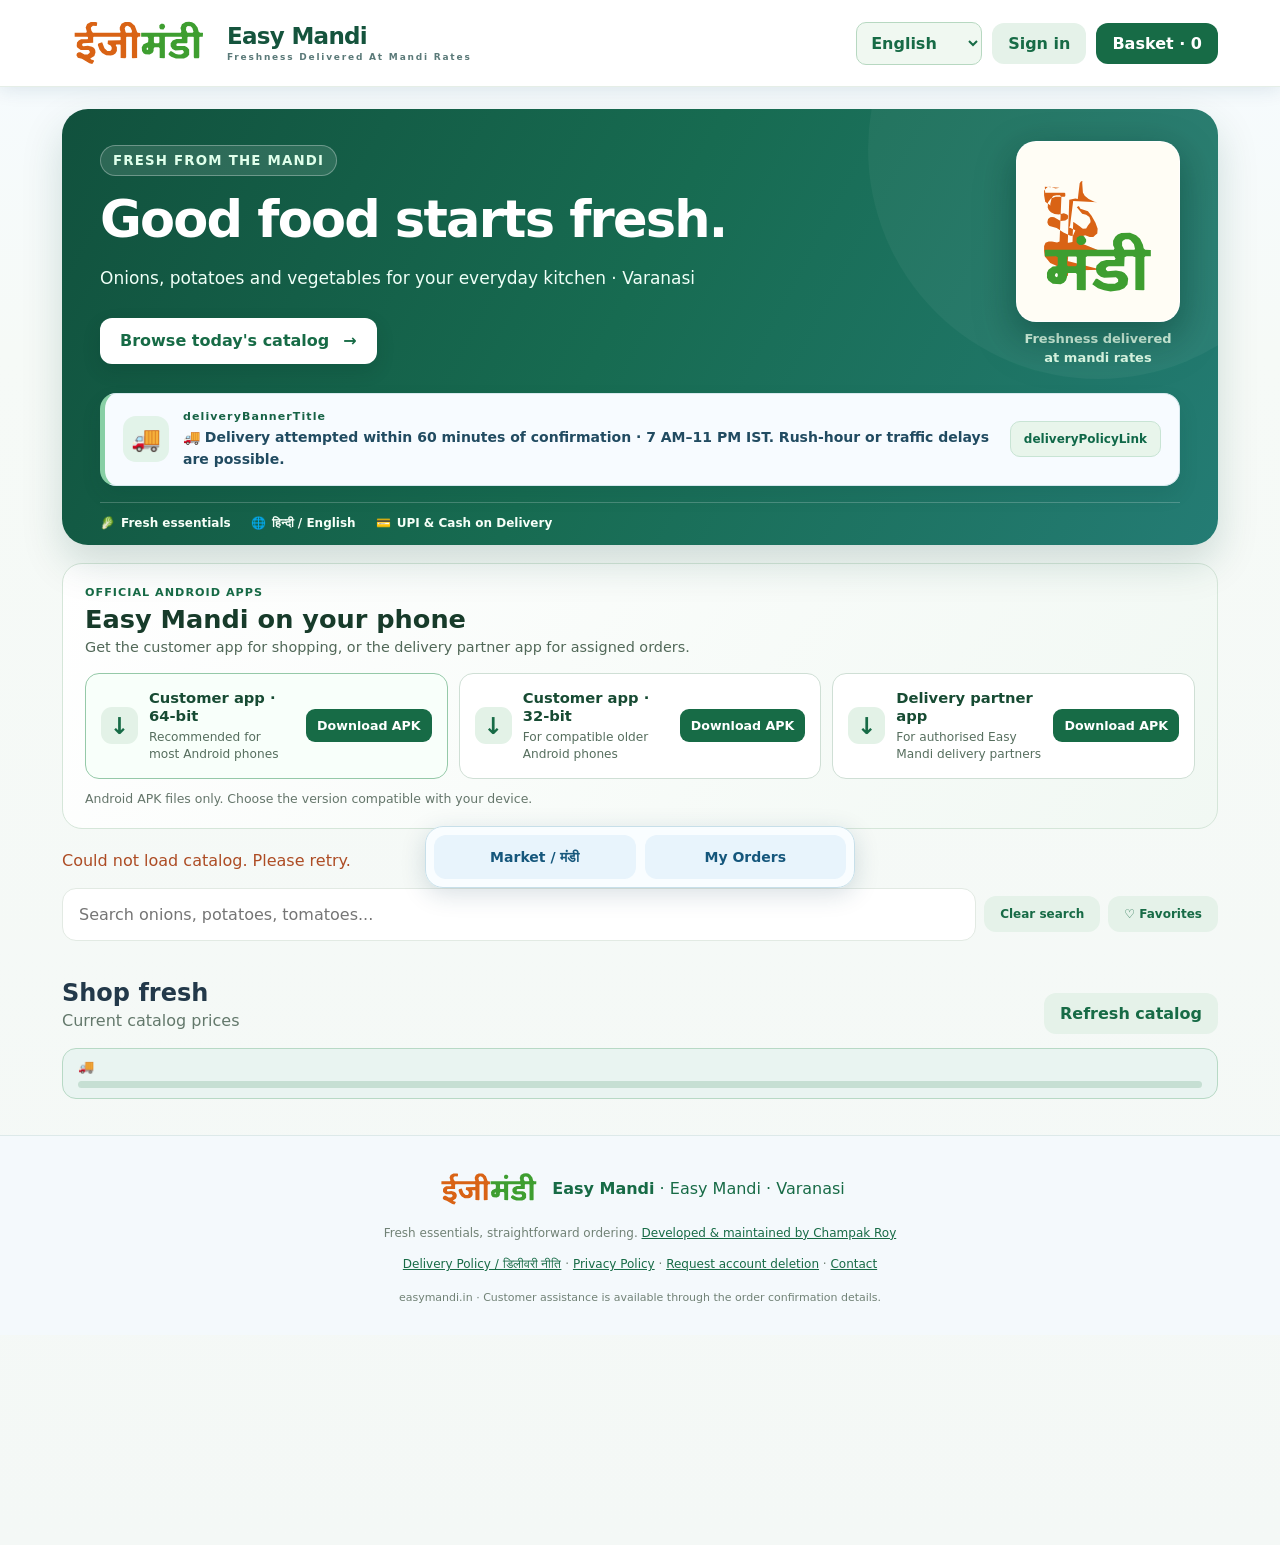
==== commit f9ff6e7a: "Improve homepage delivery card and update stylesheet cache" ====
--- a/index.html
+++ b/index.html
@@ -69,8 +69,8 @@
   ]
 }
 </script>
-<link rel="stylesheet" href="storefront.css?v=20261016-policy-v2">
-<script src="i18n.js?v=20261016-policy-v2" defer></script>
+<link rel="stylesheet" href="storefront.css?v=20261016-hero-delivery-v3">
+<script src="i18n.js?v=20261016-hero-delivery-v3" defer></script>
 <link rel="stylesheet" href="../shared/notifications.css?v=20261010-draggable-v1">
 <script src="../shared/api-client.js?v=20260930-cleanup" defer>
 </script>
@@ -107,7 +107,14 @@
     </div>
     <div class="hero-graphic" aria-hidden="true"><img src="brand-symbol.svg?v=20261014-hindi-logo" alt=""><span>Freshness delivered<br>at mandi rates</span></div>
   </div>
-  <p class="delivery-time-promise" data-i18n="deliveryPolicyShort">🚚 Delivery attempted within 60 minutes after confirmation · 7 AM–11 PM IST. Rush-hour delays possible.</p>
+  <div class="hero-delivery-banner" role="note" aria-label="Delivery attempt information">
+    <span class="hero-delivery-icon" aria-hidden="true">🚚</span>
+    <div class="hero-delivery-copy">
+      <span class="hero-delivery-label" data-i18n="deliveryBannerTitle">YOUR DELIVERY WINDOW</span>
+      <p class="delivery-time-promise" data-i18n="deliveryPolicyShort">Delivery attempted within 60 service minutes after confirmation · 7 AM–11 PM IST. Rush-hour or traffic delays possible.</p>
+    </div>
+    <a class="hero-delivery-link" href="/delivery-policy.html" data-i18n="deliveryPolicyLink">View delivery policy →</a>
+  </div>
   <div class="hero-promises">
     <span><span aria-hidden="true">🥬</span> <span data-i18n="freshEssentials">Fresh essentials</span></span>
     <span><span aria-hidden="true">🌐</span> हिन्दी / English</span>
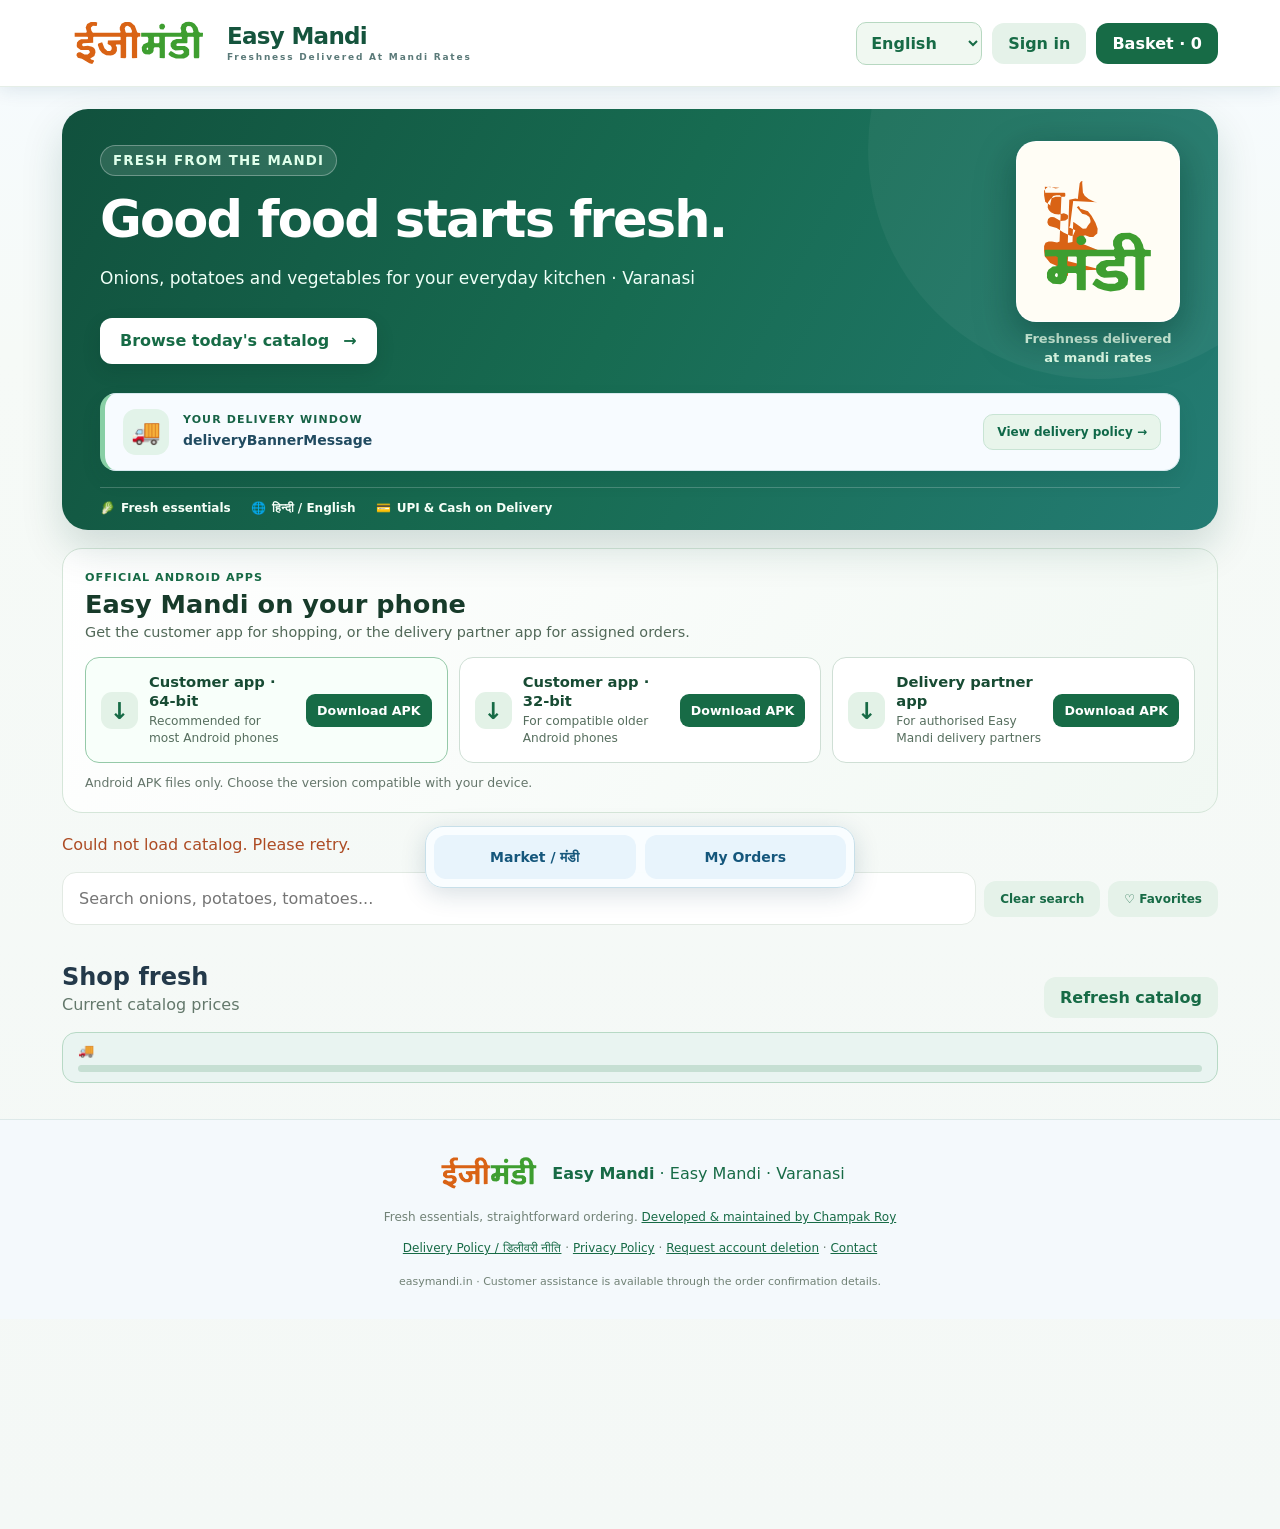
==== commit 84487d84: "Separate compact homepage delivery copy from checkout notice" ====
--- a/index.html
+++ b/index.html
@@ -111,7 +111,7 @@
     <span class="hero-delivery-icon" aria-hidden="true">🚚</span>
     <div class="hero-delivery-copy">
       <span class="hero-delivery-label" data-i18n="deliveryBannerTitle">YOUR DELIVERY WINDOW</span>
-      <p class="delivery-time-promise" data-i18n="deliveryPolicyShort">Delivery attempted within 60 service minutes after confirmation · 7 AM–11 PM IST. Rush-hour or traffic delays possible.</p>
+      <p class="delivery-time-promise" data-i18n="deliveryBannerMessage">Delivery attempted within 60 service minutes after confirmation · 7 AM–11 PM IST. Rush-hour or traffic delays possible.</p>
     </div>
     <a class="hero-delivery-link" href="/delivery-policy.html" data-i18n="deliveryPolicyLink">View delivery policy →</a>
   </div>
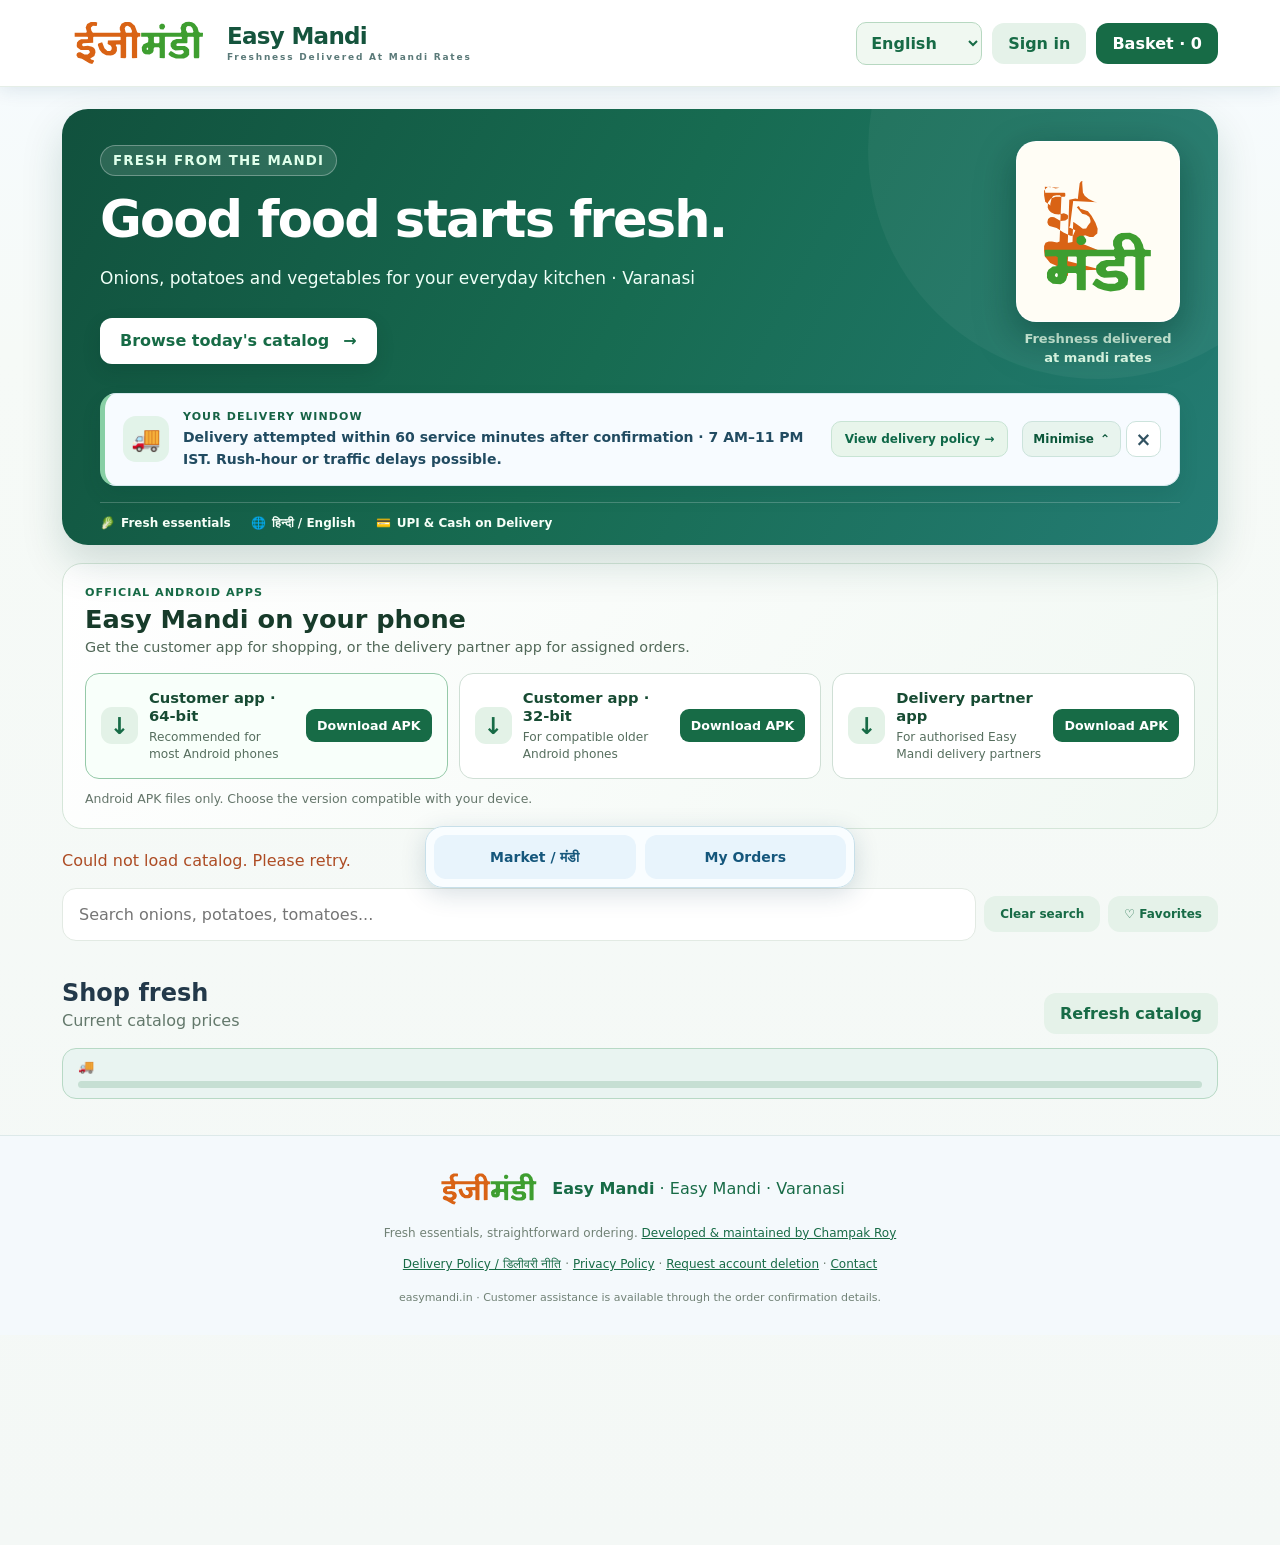
==== commit 252eae8c: "Easy Mandi V3: compact bilingual inline delivery notice" ====
--- a/index.html
+++ b/index.html
@@ -69,8 +69,8 @@
   ]
 }
 </script>
-<link rel="stylesheet" href="storefront.css?v=20261016-hero-delivery-v3">
-<script src="i18n.js?v=20261016-hero-delivery-v3" defer></script>
+<link rel="stylesheet" href="storefront.css?v=20261017-policy-ui-v3">
+<script src="i18n.js?v=20261017-policy-ui-v3" defer></script>
 <link rel="stylesheet" href="../shared/notifications.css?v=20261010-draggable-v1">
 <script src="../shared/api-client.js?v=20260930-cleanup" defer>
 </script>
@@ -107,13 +107,20 @@
     </div>
     <div class="hero-graphic" aria-hidden="true"><img src="brand-symbol.svg?v=20261014-hindi-logo" alt=""><span>Freshness delivered<br>at mandi rates</span></div>
   </div>
-  <div class="hero-delivery-banner" role="note" aria-label="Delivery attempt information">
+  <div class="hero-delivery-banner" id="compactDeliveryPolicy" data-state="expanded" role="region" data-i18n-aria-label="deliveryBannerTitle" aria-label="Your delivery window">
     <span class="hero-delivery-icon" aria-hidden="true">🚚</span>
     <div class="hero-delivery-copy">
       <span class="hero-delivery-label" data-i18n="deliveryBannerTitle">YOUR DELIVERY WINDOW</span>
-      <p class="delivery-time-promise" data-i18n="deliveryBannerMessage">Delivery attempted within 60 service minutes after confirmation · 7 AM–11 PM IST. Rush-hour or traffic delays possible.</p>
+      <p id="deliveryPolicyDetails" class="delivery-time-promise" data-i18n="deliveryBannerMessage">Delivery attempted within 60 service minutes after confirmation · 7 AM–11 PM IST. Rush-hour or traffic delays possible.</p>
+      <span class="hero-delivery-compact" data-i18n="deliveryPolicyCompact">60-min delivery attempt · 7 AM–11 PM</span>
     </div>
     <a class="hero-delivery-link" href="/delivery-policy.html" data-i18n="deliveryPolicyLink">View delivery policy →</a>
+    <div class="hero-delivery-controls">
+      <button id="deliveryPolicyToggle" class="hero-delivery-control" type="button" aria-expanded="true" aria-controls="deliveryPolicyDetails" data-i18n-aria-label="deliveryPolicyMinimize" aria-label="Minimise delivery notice">
+        <span id="deliveryPolicyToggleText" data-i18n="deliveryPolicyMinimize">Minimise</span><span id="deliveryPolicyChevron" aria-hidden="true">⌃</span>
+      </button>
+      <button id="deliveryPolicyDismiss" class="hero-delivery-control hero-delivery-close" type="button" data-i18n-aria-label="deliveryPolicyClose" aria-label="Close delivery notice" title="Close">×</button>
+    </div>
   </div>
   <div class="hero-promises">
     <span><span aria-hidden="true">🥬</span> <span data-i18n="freshEssentials">Fresh essentials</span></span>
@@ -314,6 +321,7 @@
 <script src="localities.js?v=20261012-primary-addresses-v2" defer></script>
 <script src="mandi-pricing.js?v=20261010-v1" defer></script>
 <script src="savings-moment.js?v=20261011-market-savings-v1" defer></script>
+<script src="compact-delivery-policy.js?v=20261017-v3" defer></script>
 <script src="delivery-window.js?v=20261016-policy-v2" defer></script>
 <script src="storefront.js?v=20261016-policy-v2" defer>
 </script>
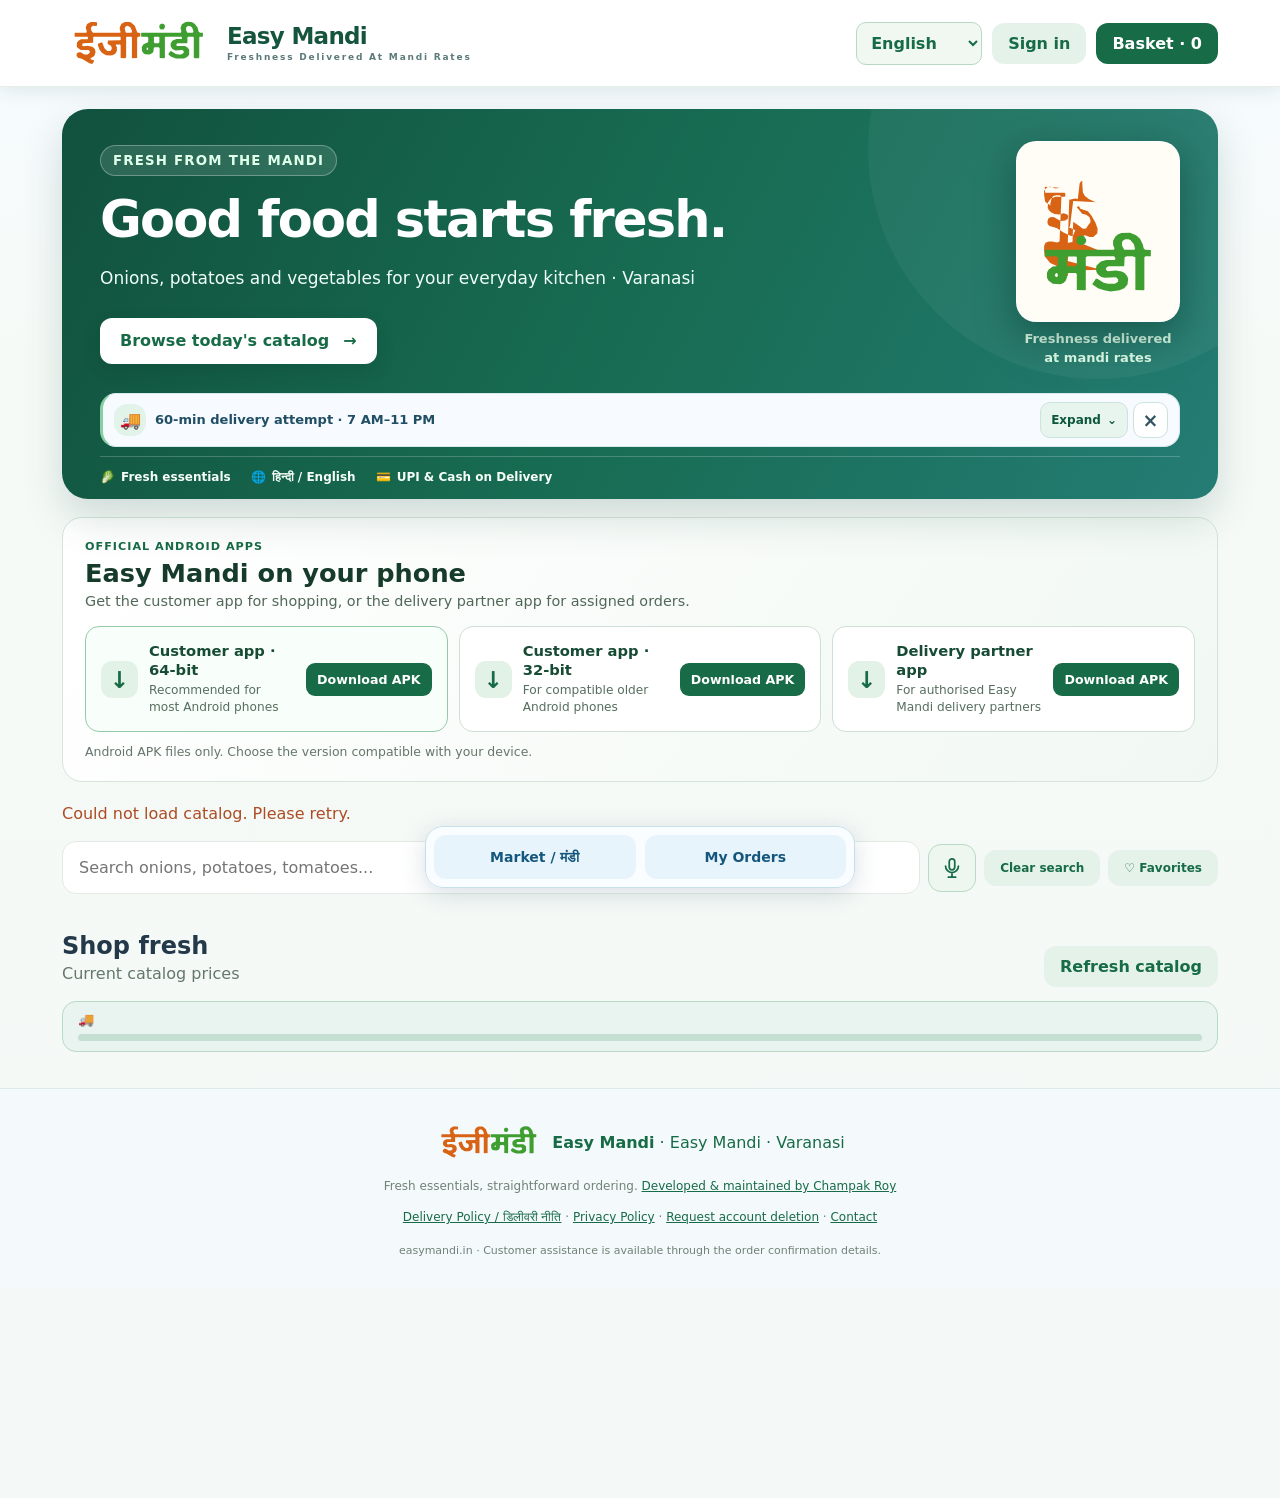
==== commit ad37d60e: "Synchronize root storefront voice search and script version with /web/ landing page" ====
--- a/index.html
+++ b/index.html
@@ -69,7 +69,7 @@
   ]
 }
 </script>
-<link rel="stylesheet" href="storefront.css?v=20261017-policy-ui-v3">
+<link rel="stylesheet" href="storefront.css?v=20261121-voice-v1">
 <script src="i18n.js?v=20261017-policy-ui-v3" defer></script>
 <link rel="stylesheet" href="../shared/notifications.css?v=20261010-draggable-v1">
 <script src="../shared/api-client.js?v=20260930-cleanup" defer>
@@ -169,7 +169,7 @@
   <button id="moreMyOrders" class="btn ghost" type="button" hidden>Load more orders</button>
 </section>
 
-<div class="catalog-search-tools"><input class="search" id="search" type="search" data-i18n-placeholder="searchPlaceholder" placeholder="Search onions, potatoes, tomatoes..." aria-label="Search products" data-i18n-aria-label="searchAria"><button type="button" class="btn ghost" id="clearSearch" data-i18n="clearSearch">Clear search</button><button type="button" class="btn ghost" id="favoritesFilter" aria-pressed="false" data-i18n="showFavorites">♡ Favorites</button></div>
+<div class="catalog-search-tools"><div class="catalog-search-field"><input class="search" id="search" type="search" data-i18n-placeholder="searchPlaceholder" placeholder="Search onions, potatoes, tomatoes..." aria-label="Search products" data-i18n-aria-label="searchAria"><button type="button" class="voice-search-btn" id="voiceSearch" hidden aria-pressed="false" aria-label="Search by voice" title="Search by voice"><svg aria-hidden="true" width="22" height="22" viewBox="0 0 24 24" fill="none" stroke="currentColor" stroke-width="1.9" stroke-linecap="round" stroke-linejoin="round"><rect x="9" y="2" width="6" height="12" rx="3"/><path d="M5 10a7 7 0 0 0 14 0M12 17v5m-4 0h8"/></svg></button></div><span class="sr-only" role="status" aria-live="polite" id="voiceSearchStatus"></span><button type="button" class="btn ghost" id="clearSearch" data-i18n="clearSearch">Clear search</button><button type="button" class="btn ghost" id="favoritesFilter" aria-pressed="false" data-i18n="showFavorites">♡ Favorites</button></div>
 <div class="filters" id="filters">
 </div>
 <div class="head" id="shopCatalog">
@@ -323,6 +323,7 @@
 <script src="savings-moment.js?v=20261011-market-savings-v1" defer></script>
 <script src="compact-delivery-policy.js?v=20261017-v3" defer></script>
 <script src="delivery-window.js?v=20261016-policy-v2" defer></script>
+<script src="voice-search.js?v=20261121-voice-v1" defer></script>
 <script src="storefront.js?v=20261016-policy-v2" defer>
 </script>
 <script src="auth.js?v=20261010-branding-v15" defer>
